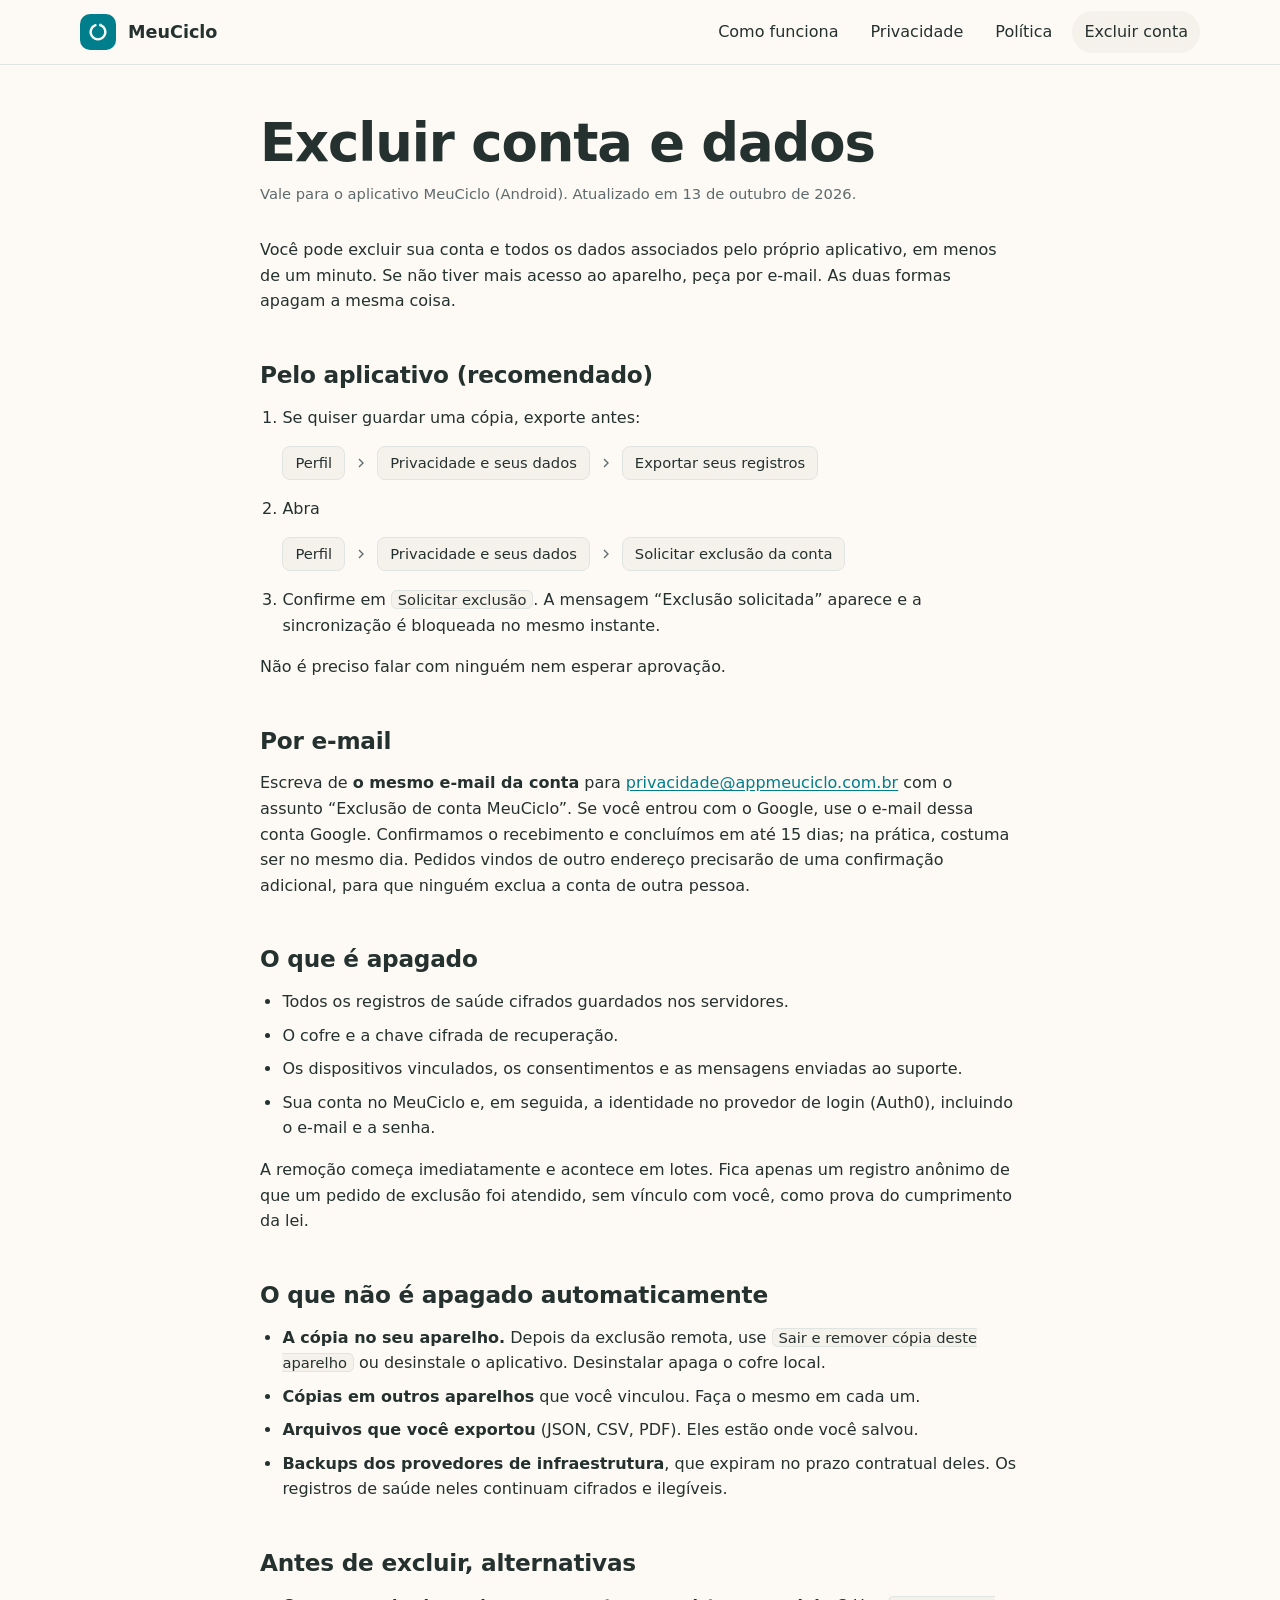
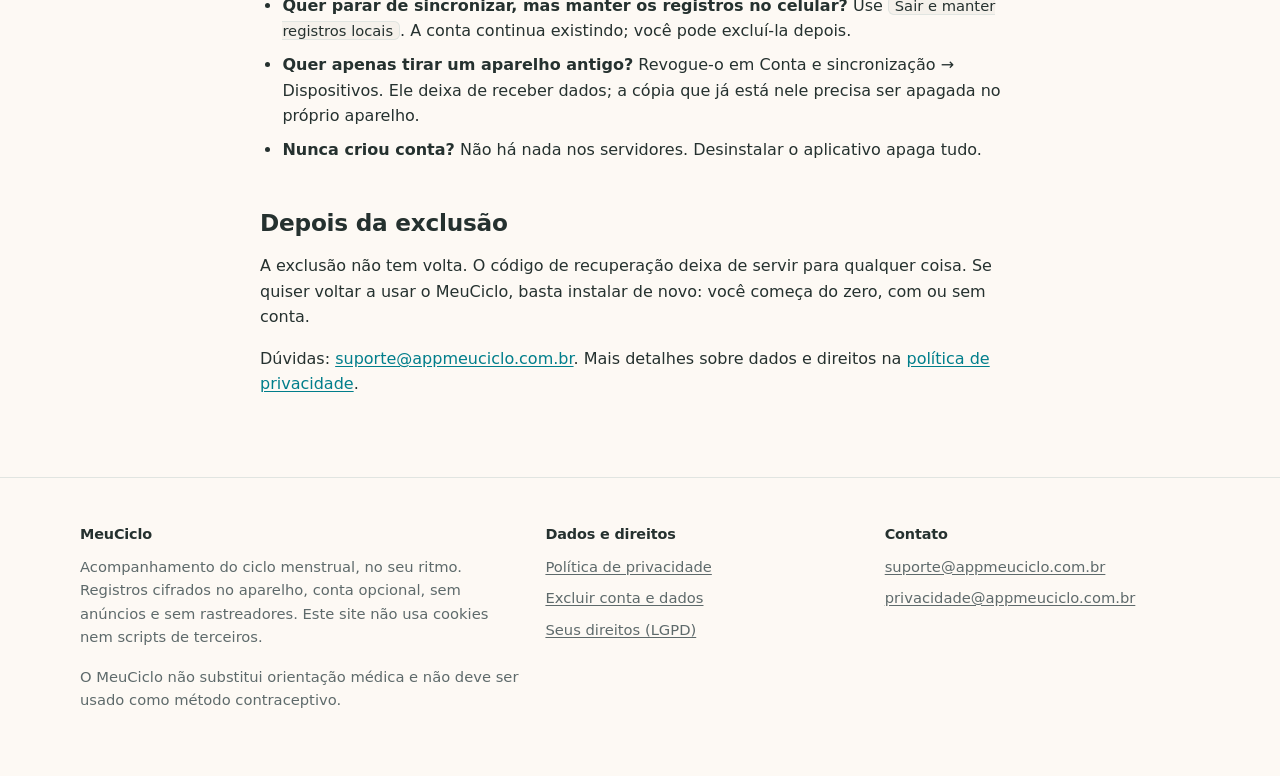
==== excluir-conta.html @ abb81187 "Add privacy policy page for MeuCiclo application" ====
<!doctype html>
<html lang="pt-BR">
<head>
<meta charset="utf-8">
<meta name="viewport" content="width=device-width, initial-scale=1">
<title>Excluir conta e dados — MeuCiclo</title>
<meta name="description" content="Como excluir sua conta e seus dados do MeuCiclo, pelo aplicativo ou por e-mail, e o que acontece depois.">
<link rel="icon" href="/assets/logo.svg" type="image/svg+xml">
<link rel="canonical" href="https://appmeuciclo.com.br/excluir-conta">
<meta name="theme-color" content="#007E8B">
<meta property="og:title" content="Excluir conta e dados — MeuCiclo">
<meta property="og:description" content="Como excluir sua conta e seus dados do MeuCiclo, pelo aplicativo ou por e-mail, e o que acontece depois.">
<meta property="og:type" content="website">
<meta property="og:url" content="https://appmeuciclo.com.br/excluir-conta">
<meta property="og:locale" content="pt_BR">
<link rel="stylesheet" href="/assets/styles.css">
</head>
<body>
<a class="skip" href="#conteudo">Ir para o conteúdo</a>
<header class="top"><div class="wrap">
  <a class="brand" href="/"><svg viewBox="0 0 108 108" aria-hidden="true"><rect width="108" height="108" fill="#007E8B"/><path d="M61.52,33.33 A22,22 0 1 1 46.48,33.33" fill="none" stroke="#F7F9F6" stroke-width="7" stroke-linecap="round"/><circle cx="61.52" cy="33.33" r="4.5" fill="#D6EBE1"/></svg> MeuCiclo</a>
  <nav class="nav" aria-label="Principal">
    <a href="/#como-funciona">Como funciona</a>
    <a href="/#privacidade">Privacidade</a>
    <a href="/privacidade">Política</a>
    <a href="/excluir-conta" aria-current="page">Excluir conta</a>
  </nav>
</div></header>
<main id="conteudo">

<article class="doc"><div class="wrap">
  <h1>Excluir conta e dados</h1>
  <p class="meta">Vale para o aplicativo MeuCiclo (Android). Atualizado em 13 de outubro de 2026.</p>
  <p>Você pode excluir sua conta e todos os dados associados pelo próprio aplicativo, em menos de um minuto. Se não tiver mais acesso ao aparelho, peça por e-mail. As duas formas apagam a mesma coisa.</p>

  <h2>Pelo aplicativo (recomendado)</h2>
  <ol>
    <li>Se quiser guardar uma cópia, exporte antes: <span class="path"><span>Perfil</span><svg viewBox="0 0 24 24" fill="none" stroke="currentColor" stroke-width="2" aria-hidden="true"><path d="M9 6l6 6-6 6"/></svg><span>Privacidade e seus dados</span><svg viewBox="0 0 24 24" fill="none" stroke="currentColor" stroke-width="2" aria-hidden="true"><path d="M9 6l6 6-6 6"/></svg><span>Exportar seus registros</span></span></li>
    <li>Abra <span class="path"><span>Perfil</span><svg viewBox="0 0 24 24" fill="none" stroke="currentColor" stroke-width="2" aria-hidden="true"><path d="M9 6l6 6-6 6"/></svg><span>Privacidade e seus dados</span><svg viewBox="0 0 24 24" fill="none" stroke="currentColor" stroke-width="2" aria-hidden="true"><path d="M9 6l6 6-6 6"/></svg><span>Solicitar exclusão da conta</span></span></li>
    <li>Confirme em <kbd>Solicitar exclusão</kbd>. A mensagem “Exclusão solicitada” aparece e a sincronização é bloqueada no mesmo instante.</li>
  </ol>
  <p>Não é preciso falar com ninguém nem esperar aprovação.</p>

  <h2>Por e-mail</h2>
  <p>Escreva de <strong>o mesmo e-mail da conta</strong> para <a href="mailto:privacidade@appmeuciclo.com.br?subject=Exclus%C3%A3o%20de%20conta%20MeuCiclo">privacidade@appmeuciclo.com.br</a> com o assunto “Exclusão de conta MeuCiclo”. Se você entrou com o Google, use o e-mail dessa conta Google. Confirmamos o recebimento e concluímos em até 15 dias; na prática, costuma ser no mesmo dia. Pedidos vindos de outro endereço precisarão de uma confirmação adicional, para que ninguém exclua a conta de outra pessoa.</p>

  <h2>O que é apagado</h2>
  <ul>
    <li>Todos os registros de saúde cifrados guardados nos servidores.</li>
    <li>O cofre e a chave cifrada de recuperação.</li>
    <li>Os dispositivos vinculados, os consentimentos e as mensagens enviadas ao suporte.</li>
    <li>Sua conta no MeuCiclo e, em seguida, a identidade no provedor de login (Auth0), incluindo o e-mail e a senha.</li>
  </ul>
  <p>A remoção começa imediatamente e acontece em lotes. Fica apenas um registro anônimo de que um pedido de exclusão foi atendido, sem vínculo com você, como prova do cumprimento da lei.</p>

  <h2>O que não é apagado automaticamente</h2>
  <ul>
    <li><strong>A cópia no seu aparelho.</strong> Depois da exclusão remota, use <kbd>Sair e remover cópia deste aparelho</kbd> ou desinstale o aplicativo. Desinstalar apaga o cofre local.</li>
    <li><strong>Cópias em outros aparelhos</strong> que você vinculou. Faça o mesmo em cada um.</li>
    <li><strong>Arquivos que você exportou</strong> (JSON, CSV, PDF). Eles estão onde você salvou.</li>
    <li><strong>Backups dos provedores de infraestrutura</strong>, que expiram no prazo contratual deles. Os registros de saúde neles continuam cifrados e ilegíveis.</li>
  </ul>

  <h2>Antes de excluir, alternativas</h2>
  <ul>
    <li><strong>Quer parar de sincronizar, mas manter os registros no celular?</strong> Use <kbd>Sair e manter registros locais</kbd>. A conta continua existindo; você pode excluí-la depois.</li>
    <li><strong>Quer apenas tirar um aparelho antigo?</strong> Revogue-o em Conta e sincronização → Dispositivos. Ele deixa de receber dados; a cópia que já está nele precisa ser apagada no próprio aparelho.</li>
    <li><strong>Nunca criou conta?</strong> Não há nada nos servidores. Desinstalar o aplicativo apaga tudo.</li>
  </ul>

  <h2>Depois da exclusão</h2>
  <p>A exclusão não tem volta. O código de recuperação deixa de servir para qualquer coisa. Se quiser voltar a usar o MeuCiclo, basta instalar de novo: você começa do zero, com ou sem conta.</p>
  <p>Dúvidas: <a href="mailto:suporte@appmeuciclo.com.br">suporte@appmeuciclo.com.br</a>. Mais detalhes sobre dados e direitos na <a href="/privacidade">política de privacidade</a>.</p>
</div></article>
</main>
<footer><div class="wrap">
  <div>
    <h3>MeuCiclo</h3>
    <p>Acompanhamento do ciclo menstrual, no seu ritmo. Registros cifrados no aparelho, conta opcional, sem anúncios e sem rastreadores. Este site não usa cookies nem scripts de terceiros.</p>
    <p>O MeuCiclo não substitui orientação médica e não deve ser usado como método contraceptivo.</p>
  </div>
  <div>
    <h3>Dados e direitos</h3>
    <ul>
      <li><a href="/privacidade">Política de privacidade</a></li>
      <li><a href="/excluir-conta">Excluir conta e dados</a></li>
      <li><a href="/privacidade#direitos">Seus direitos (LGPD)</a></li>
    </ul>
  </div>
  <div>
    <h3>Contato</h3>
    <ul>
      <li><a href="mailto:suporte@appmeuciclo.com.br">suporte@appmeuciclo.com.br</a></li>
      <li><a href="mailto:privacidade@appmeuciclo.com.br">privacidade@appmeuciclo.com.br</a></li>
    </ul>
  </div>
</div></footer>
</body>
</html>
---- assets/styles.css ----
/* MeuCiclo — site institucional. Tokens espelham android/design/Theme.kt. */
:root {
  --bg: #FDF9F4; --fg: #25312F; --muted: #5E6A6B; --outline: #E1E5E1;
  --surface: #FFFFFF; --surface-low: #FFFDFA; --surface-2: #F5F1EB; --surface-3: #EFEAE3;
  --primary: #007E8B; --on-primary: #FFFFFF; --primary-soft: #D5F0F2; --on-primary-soft: #00494F;
  --flow: #B74454; --flow-soft: #FFE3E5; --on-flow-soft: #7E2434;
  --warm: #A35720; --warm-soft: #FFE9D6; --on-warm-soft: #6F3A12;
  --flow-1: #F3C4CA; --flow-2: #E58A97; --flow-3: #C9566A; --flow-4: #8E2A3C;
  --r-s: 12px; --r-m: 20px; --r-l: 28px;
  --s-1: 4px; --s-2: 8px; --s-3: 12px; --s-4: 16px; --s-6: 24px; --s-8: 32px; --s-12: 48px; --s-16: 64px; --s-24: 96px;
  --font: system-ui, -apple-system, "Segoe UI", Roboto, "Helvetica Neue", Arial, sans-serif;
  color-scheme: light dark;
}
@media (prefers-color-scheme: dark) {
  :root {
    --bg: #121A1B; --fg: #E4ECEB; --muted: #B7C5C4; --outline: #3C4849;
    --surface: #182223; --surface-low: #0C1314; --surface-2: #1F2A2B; --surface-3: #293435;
    --primary: #8CD4DA; --on-primary: #00363C; --primary-soft: #164A50; --on-primary-soft: #BDEDF0;
    --flow: #FFADB5; --flow-soft: #5E2E38; --on-flow-soft: #FFDADF;
    --warm: #F1B786; --warm-soft: #513923; --on-warm-soft: #FFDFC2;
    --flow-1: #5E2E38; --flow-2: #8A3E4C; --flow-3: #C25E70; --flow-4: #FFADB5;
  }
}
*, *::before, *::after { box-sizing: border-box; }
html { scroll-behavior: smooth; }
@media (prefers-reduced-motion: reduce) { html { scroll-behavior: auto; } }
body { margin: 0; background: var(--bg); color: var(--fg); font-family: var(--font); font-size: 1rem; line-height: 1.6; -webkit-font-smoothing: antialiased; }
img, svg { display: block; max-width: 100%; }
a { color: var(--primary); text-underline-offset: 0.15em; }
a:focus-visible, button:focus-visible { outline: 3px solid var(--primary); outline-offset: 3px; border-radius: 4px; }
h1, h2, h3 { line-height: 1.15; letter-spacing: -0.01em; margin: 0 0 var(--s-4); font-weight: 800; }
h1 { font-size: clamp(2.1rem, 5vw, 3.3rem); letter-spacing: -0.02em; }
h2 { font-size: clamp(1.6rem, 3vw, 2.1rem); }
h3 { font-size: 1.2rem; font-weight: 700; }
p { margin: 0 0 var(--s-4); }
.muted { color: var(--muted); }
.wrap { width: min(1120px, 100% - 2rem); margin-inline: auto; }
.skip { position: absolute; left: -999px; top: 0; background: var(--primary); color: var(--on-primary); padding: var(--s-2) var(--s-4); }
.skip:focus { left: var(--s-4); z-index: 10; }

/* Cabeçalho */
.top { position: sticky; top: 0; background: color-mix(in srgb, var(--bg) 88%, transparent); backdrop-filter: blur(10px); border-bottom: 1px solid var(--outline); z-index: 5; }
.top .wrap { display: flex; align-items: center; justify-content: space-between; gap: var(--s-4); min-height: 64px; }
.brand { display: inline-flex; align-items: center; gap: var(--s-3); color: var(--fg); text-decoration: none; font-weight: 800; font-size: 1.1rem; }
.brand svg { width: 36px; height: 36px; border-radius: 10px; }
.nav { display: flex; gap: var(--s-2); flex-wrap: wrap; }
.nav a { color: var(--fg); text-decoration: none; padding: var(--s-2) var(--s-3); border-radius: 999px; font-weight: 500; }
.nav a:hover, .nav a[aria-current="page"] { background: var(--surface-2); }
@media (max-width: 640px) {
  .top .wrap { flex-wrap: wrap; padding-bottom: var(--s-2); }
  .nav { width: 100%; flex-wrap: nowrap; overflow-x: auto; scrollbar-width: none; margin-inline: -1rem; padding-inline: 1rem; }
  .nav::-webkit-scrollbar { display: none; }
  .nav a { white-space: nowrap; }
}

/* Botões e selos */
.btn { display: inline-flex; align-items: center; gap: var(--s-2); padding: 0.8rem 1.4rem; border-radius: 999px; font-weight: 600; text-decoration: none; border: 1px solid transparent; }
.btn-primary { background: var(--primary); color: var(--on-primary); }
.btn-primary:hover { filter: brightness(0.95); }
.btn-ghost { background: transparent; color: var(--fg); border-color: var(--outline); }
.btn-ghost:hover { background: var(--surface-2); }
.pill { display: inline-flex; align-items: center; gap: var(--s-2); background: var(--surface-2); color: var(--muted); border-radius: 999px; padding: var(--s-1) var(--s-3); font-size: 0.85rem; font-weight: 500; }
.pill .dot { width: 8px; height: 8px; border-radius: 50%; background: var(--primary); }

/* Herói */
.hero { padding: var(--s-16) 0 var(--s-12); overflow: hidden; }
.hero .wrap { display: grid; gap: var(--s-12); align-items: center; }
@media (min-width: 900px) { .hero .wrap { grid-template-columns: 1.05fr 1fr; } }
.hero p.lead { font-size: 1.2rem; max-width: 34rem; }
.hero .actions { display: flex; flex-wrap: wrap; gap: var(--s-3); margin-top: var(--s-6); }
.hero .note { font-size: 0.9rem; margin-top: var(--s-4); }

/* Mockups de telas. O celular é um contêiner: tudo dentro escala com a largura dele
   (14px de corpo a 360px de largura, como no Android em 1x). */
/* Unidades cqw só valem para descendentes do contêiner: a moldura usa px. */
.phone { width: min(360px, 100%); aspect-ratio: 9 / 19.2; container-type: inline-size; background: #111a1b; border-radius: 40px; padding: 9px; box-shadow: 0 0 0 1px rgba(255,255,255,.08) inset, 0 30px 60px -30px rgba(20,30,30,.5); }
.screen { background: var(--bg); color: var(--fg); border-radius: 32px; height: 100%; overflow: hidden; display: flex; flex-direction: column; font-size: 3.89cqw; line-height: 1.4; }
.screen .status { display: flex; justify-content: space-between; align-items: center; padding: 1em 1.3em .2em; font-size: .85em; font-weight: 600; color: var(--muted); }
.screen .status span:last-child { font-size: .7em; letter-spacing: -.1em; }
.screen .body { padding: .6em 1.15em 1em; display: flex; flex-direction: column; gap: .8em; flex: 1; }
.screen .title { font-size: 1.5em; font-weight: 800; letter-spacing: -.02em; margin: .2em 0 0; }
.screen h4 { margin: 0 0 .15em; font-size: 1.05em; font-weight: 700; }
.screen .chip { align-self: flex-start; display: inline-flex; gap: .4em; align-items: center; background: var(--surface-2); color: var(--muted); border-radius: 999px; padding: .35em .8em; font-size: .85em; font-weight: 500; }
.screen .chip svg { width: 1em; height: 1em; }
.screen .ring { width: 64%; height: auto; align-self: center; }
.screen .legend { display: flex; gap: .9em; font-size: .78em; color: var(--muted); justify-content: center; white-space: nowrap; }
.screen .legend span::before { content: ""; display: inline-block; width: .7em; height: .7em; border-radius: 50%; background: var(--c); margin-right: .35em; }
.screen .cta { background: var(--primary); color: var(--on-primary); border-radius: 999px; text-align: center; padding: .75em; font-weight: 600; font-size: 1em; }
.screen .row { display: flex; justify-content: space-between; align-items: baseline; font-size: .85em; gap: .5em; }
.screen .row b { font-size: 1.05em; }
.screen .dots { display: flex; gap: .45em; overflow: hidden; }
.screen .dots i { flex: 0 0 2em; height: 2em; border-radius: 50%; display: grid; place-items: center; font-style: normal; font-size: .85em; font-weight: 600; background: var(--surface-2); color: var(--muted); }
.screen .dots i.f { background: var(--flow-2); color: #fff; }
.screen .dots i.t { outline: .15em solid var(--primary); color: var(--primary); background: var(--primary-soft); }
.screen .dots i.o { background: var(--primary-soft); color: var(--on-primary-soft); }
.screen .tabs { margin-top: auto; display: grid; grid-template-columns: repeat(5, 1fr); align-items: center; border-top: 1px solid var(--outline); padding: .6em .4em .9em; font-size: .72em; color: var(--muted); text-align: center; }
.screen .tabs .on { color: var(--primary); font-weight: 600; }
.screen .tabs .fab { width: 2.8em; height: 2.8em; border-radius: 50%; background: var(--primary); color: var(--on-primary); display: grid; place-items: center; margin: -1.6em auto 0; font-size: 1.1em; font-weight: 400; box-shadow: 0 .4em 1em -.4em rgba(0,0,0,.4); }
.screen .card { background: var(--surface-2); border-radius: .9em; padding: .85em .95em; }
.screen .card.warm { background: var(--warm-soft); color: var(--on-warm-soft); }
.screen .cal { display: grid; grid-template-columns: repeat(7, 1fr); gap: .25em; text-align: center; font-size: .85em; }
.screen .cal .h { color: var(--muted); font-size: .75em; padding-bottom: .3em; }
.screen .cal i { font-style: normal; aspect-ratio: 1; display: grid; place-items: center; border-radius: 50%; }
.screen .cal .f1 { background: var(--flow-1); } .screen .cal .f2 { background: var(--flow-2); color: #fff; } .screen .cal .f3 { background: var(--flow-3); color: #fff; } .screen .cal .f4 { background: var(--flow-4); color: #fff; }
.screen .cal .o { box-shadow: 0 0 0 .13em var(--primary) inset; }
.screen .cal .today { font-weight: 700; color: var(--primary); }
.screen .cal .p { color: var(--muted); border: 1px dashed var(--outline); }
.screen .label { color: var(--muted); font-size: .8em; }
.screen .choices { display: flex; flex-wrap: wrap; gap: .4em; }
.screen .choices span { background: var(--surface-2); border-radius: 999px; padding: .35em .8em; font-size: .85em; font-weight: 500; }
.screen .choices .sel { background: var(--primary); color: var(--on-primary); }
.screen .choices .fl { background: var(--flow-soft); color: var(--on-flow-soft); }
.screen .choices .mood { background: var(--warm-soft); color: var(--on-warm-soft); }
.screen .field { border: 1px solid var(--outline); border-radius: .8em; padding: .8em .9em; color: var(--muted); font-size: .9em; min-height: 4em; }
.screen .bars { display: flex; align-items: flex-end; gap: .5em; height: 5.5em; padding-top: 1em; }
.screen .bars i { flex: 1; background: var(--primary-soft); border-radius: .3em .3em .15em .15em; position: relative; }
.screen .bars i.hi { background: var(--primary); }
.screen .bars i::after { content: attr(data-v); position: absolute; top: -1.3em; left: 0; right: 0; text-align: center; font-size: .72em; font-style: normal; color: var(--muted); }
.screen .stat { display: grid; grid-template-columns: 1fr 1fr; gap: .6em; }
.screen .stat .card b { display: block; font-size: 1.7em; letter-spacing: -.02em; }
.screen .stat .card small { font-size: .78em; color: var(--muted); }
.screen .toggle { display: flex; justify-content: space-between; align-items: center; padding: .6em 0; border-bottom: 1px solid var(--outline); font-size: .9em; gap: .5em; }
.screen .toggle i { width: 2.4em; height: 1.35em; border-radius: 999px; background: var(--primary); position: relative; flex: none; }
.screen .toggle i::after { content: ""; position: absolute; right: .2em; top: .2em; width: .95em; height: .95em; border-radius: 50%; background: var(--on-primary); }
.screen .toggle i.off { background: var(--outline); } .screen .toggle i.off::after { right: auto; left: .2em; background: var(--surface); }
.screen .link { color: var(--primary); font-weight: 600; }
.screen .push { margin-top: auto; }
.caption { text-align: center; font-size: 0.9rem; color: var(--muted); margin-top: var(--s-3); }
figure { margin: 0; }

/* Seções */
section { padding: var(--s-16) 0; }
section.alt { background: var(--surface-low); border-block: 1px solid var(--outline); }
.eyebrow { color: var(--primary); font-weight: 700; letter-spacing: 0.08em; text-transform: uppercase; font-size: 0.78rem; margin-bottom: var(--s-2); }
.intro { max-width: 40rem; margin-bottom: var(--s-8); }
.steps { display: grid; gap: var(--s-6); counter-reset: step; }
@media (min-width: 760px) { .steps { grid-template-columns: repeat(3, 1fr); } }
.step { padding-top: var(--s-4); border-top: 2px solid var(--outline); }
.step::before { counter-increment: step; content: counter(step, decimal-leading-zero); display: block; color: var(--primary); font-weight: 800; font-size: 0.9rem; margin-bottom: var(--s-3); }
.grid { display: grid; gap: var(--s-4); }
@media (min-width: 640px) { .grid.two { grid-template-columns: 1fr 1fr; } }
@media (min-width: 900px) { .grid.three { grid-template-columns: repeat(3, 1fr); } }
.card { background: var(--surface); border: 1px solid var(--outline); border-radius: var(--r-m); padding: var(--s-6); }
.card h3 { display: flex; align-items: center; gap: var(--s-3); }
.card .ic { width: 36px; height: 36px; border-radius: 10px; display: grid; place-items: center; flex: none; }
.ic.p { background: var(--primary-soft); color: var(--on-primary-soft); } .ic.f { background: var(--flow-soft); color: var(--on-flow-soft); } .ic.w { background: var(--warm-soft); color: var(--on-warm-soft); }
.ic svg { width: 20px; height: 20px; }
.card p:last-child { margin-bottom: 0; }
.split { display: grid; gap: var(--s-8); align-items: center; }
@media (min-width: 900px) { .split { grid-template-columns: 1fr 1fr; } }
.checks { list-style: none; padding: 0; margin: 0; display: grid; gap: var(--s-3); }
.checks li { display: grid; grid-template-columns: 24px 1fr; gap: var(--s-3); align-items: start; }
.checks svg { width: 24px; height: 24px; color: var(--primary); }
.callout { border-left: 4px solid var(--warm); background: var(--warm-soft); color: var(--on-warm-soft); padding: var(--s-4) var(--s-6); border-radius: 0 var(--r-s) var(--r-s) 0; }
.callout p:last-child { margin: 0; }
.cta-band { background: var(--primary); color: var(--on-primary); border-radius: var(--r-l); padding: var(--s-12) var(--s-6); text-align: center; }
.cta-band h2 { color: inherit; }
.cta-band .btn-primary { background: var(--on-primary); color: var(--primary); }
.cta-band p { max-width: 36rem; margin-inline: auto; }

/* Rodapé */
footer { padding: var(--s-12) 0; border-top: 1px solid var(--outline); font-size: 0.92rem; color: var(--muted); }
footer .wrap { display: grid; gap: var(--s-6); }
@media (min-width: 760px) { footer .wrap { grid-template-columns: 1.4fr 1fr 1fr; } }
footer h3 { font-size: 0.9rem; color: var(--fg); margin-bottom: var(--s-3); }
footer ul { list-style: none; padding: 0; margin: 0; display: grid; gap: var(--s-2); }
footer a { color: inherit; }

/* Páginas de texto */
.doc { padding: var(--s-12) 0 var(--s-16); }
.doc .wrap { width: min(760px, 100% - 2rem); }
.doc h1 { margin-bottom: var(--s-2); }
.doc .meta { color: var(--muted); font-size: 0.92rem; margin-bottom: var(--s-8); }
.doc h2 { font-size: 1.45rem; margin-top: var(--s-12); }
.doc h3 { margin-top: var(--s-8); }
.doc ul, .doc ol { padding-left: 1.4rem; }
.doc li { margin-bottom: var(--s-2); }
.table-wrap { overflow-x: auto; margin: var(--s-4) 0 var(--s-6); }
.table-wrap table { margin: 0; min-width: 560px; }
.doc table { width: 100%; border-collapse: collapse; font-size: 0.95rem; margin: var(--s-4) 0 var(--s-6); }
.doc th, .doc td { text-align: left; vertical-align: top; padding: var(--s-3); border-bottom: 1px solid var(--outline); }
.doc th { color: var(--muted); font-weight: 600; font-size: 0.85rem; }
.toc { background: var(--surface-2); border-radius: var(--r-m); padding: var(--s-4) var(--s-6); margin-bottom: var(--s-8); }
.toc ol { margin: 0; columns: 2; column-gap: var(--s-6); }
@media (max-width: 560px) { .toc ol { columns: 1; } }
.toc a { text-decoration: none; }
.draft { background: var(--warm-soft); color: var(--on-warm-soft); border-radius: var(--r-s); padding: var(--s-3) var(--s-4); font-size: 0.92rem; margin-bottom: var(--s-6); }
.path { display: flex; flex-wrap: wrap; gap: var(--s-2); align-items: center; margin: var(--s-4) 0; }
.path span { background: var(--surface-2); border: 1px solid var(--outline); border-radius: 8px; padding: var(--s-1) var(--s-3); font-weight: 500; font-size: 0.92rem; }
.path svg { width: 16px; height: 16px; color: var(--muted); }
kbd { font-family: inherit; background: var(--surface-2); border: 1px solid var(--outline); border-radius: 6px; padding: 0 0.4em; font-size: 0.92em; }

/* Cabeçalho: CTA */
.btn-sm { padding: 0.55rem 1rem; font-size: 0.92rem; }
.head-cta { flex: none; }
@media (max-width: 640px) { .head-cta { display: none; } }

/* Pilares */
.pillars { display: grid; gap: var(--s-4); }
@media (min-width: 900px) { .pillars { grid-template-columns: repeat(3, 1fr); } }
.pillar { display: flex; flex-direction: column; gap: var(--s-3); padding: var(--s-6); background: var(--surface); border: 1px solid var(--outline); border-radius: var(--r-m); color: inherit; text-decoration: none; transition: border-color .15s, transform .15s; }
.pillar:hover { border-color: var(--primary); transform: translateY(-2px); }
.pillar .ic { width: 44px; height: 44px; border-radius: 12px; display: grid; place-items: center; }
.pillar .ic svg { width: 22px; height: 22px; }
.pillar h3 { margin: 0; }
.pillar p { margin: 0; color: var(--muted); }
.pillar .more { color: var(--primary); font-weight: 600; margin-top: auto; }
.pillar .more::after { content: " →"; }

/* Nunca */
.never { background: var(--surface); border: 1px solid var(--outline); border-radius: var(--r-m); padding: var(--s-6); }
.never h3 { margin-bottom: var(--s-4); }
.never ul { list-style: none; padding: 0; margin: 0; display: grid; gap: var(--s-3); }
.never li { display: grid; grid-template-columns: 24px 1fr; gap: var(--s-3); align-items: start; }
.never svg { width: 22px; height: 22px; color: var(--flow); padding: 2px; }

/* Nuvem de chips */
.cloud { list-style: none; padding: 0; margin: 0; display: flex; flex-wrap: wrap; gap: var(--s-2); }
.cloud li { background: var(--surface-2); border-radius: 999px; padding: var(--s-2) var(--s-4); font-weight: 500; }
.cloud .f { background: var(--flow-soft); color: var(--on-flow-soft); } .cloud .w { background: var(--warm-soft); color: var(--on-warm-soft); } .cloud .p { background: var(--primary-soft); color: var(--on-primary-soft); }

/* FAQ */
.wrap.narrow { width: min(760px, 100% - 2rem); }
.faq { display: grid; gap: var(--s-2); }
.faq details { background: var(--surface); border: 1px solid var(--outline); border-radius: var(--r-s); padding: 0 var(--s-6); }
.faq summary { cursor: pointer; padding: var(--s-4) 0; font-weight: 600; list-style: none; display: flex; justify-content: space-between; gap: var(--s-4); align-items: center; }
.faq summary::-webkit-details-marker { display: none; }
.faq summary::after { content: "+"; color: var(--primary); font-size: 1.4rem; font-weight: 400; line-height: 1; flex: none; }
.faq details[open] summary::after { content: "–"; }
.faq details p { margin: 0 0 var(--s-4); color: var(--muted); }

/* Rodapé: frase de marca */
footer .tagline { display: block; margin-bottom: var(--s-8); }
.brand-line { font-size: clamp(1.4rem, 3vw, 2rem); font-weight: 800; letter-spacing: -0.01em; color: var(--fg); margin: 0; }

/* Herói: celular livre, cartões ao lado, anel atrás */
.hero .wrap { grid-template-columns: 1fr; }
@media (min-width: 900px) { .hero .wrap { grid-template-columns: 1fr 1fr; } }
.proof { list-style: none; padding: 0; margin: 0 0 var(--s-6); display: flex; flex-wrap: wrap; gap: var(--s-2) var(--s-4); color: var(--muted); font-size: 0.95rem; }
.proof li { display: inline-flex; align-items: baseline; gap: 0.35em; }
.proof b { color: var(--primary); font-size: 1.4rem; font-weight: 800; letter-spacing: -0.02em; }
.hero-art { position: relative; display: grid; place-items: center; padding: var(--s-8) 0; }
.hero-art .phone { position: relative; z-index: 1; width: min(300px, 72%); }
.hero-art .halo { position: absolute; width: 118%; max-width: none; aspect-ratio: 1; left: 50%; top: 50%; transform: translate(-50%, -50%); border-radius: 50%; border: 2.2rem solid var(--primary-soft); opacity: .9; }
.frag { background: var(--surface); border: 1px solid var(--outline); border-radius: 14px; padding: var(--s-3) var(--s-4); box-shadow: 0 18px 40px -24px rgba(20,30,30,.45); display: grid; gap: 2px; min-width: 140px; }
.frag .k { font-size: 0.7rem; color: var(--muted); font-weight: 700; letter-spacing: 0.06em; text-transform: uppercase; }
.frag b { font-size: 1.2rem; letter-spacing: -0.01em; }
.frag small { color: var(--muted); font-size: 0.8rem; }
.frag .chips { display: flex; gap: var(--s-1); flex-wrap: wrap; margin-top: var(--s-1); }
.frag .chips span { background: var(--warm-soft); color: var(--on-warm-soft); border-radius: 999px; padding: 2px 9px; font-size: 0.78rem; font-weight: 500; }
.frag .chips .on { background: var(--warm); color: #fff; }
.hero-art .frag { position: absolute; z-index: 2; }
.hero-art .f1 { left: -6%; top: 6%; }
.hero-art .f2 { right: -6%; top: 36%; max-width: 160px; }
.hero-art .f3 { left: -6%; bottom: 24%; }
.hero-art .f4 { right: -4%; bottom: 7%; grid-template-columns: 20px 1fr; align-items: center; gap: var(--s-2); font-size: 0.85rem; font-weight: 600; color: var(--on-primary-soft); background: var(--primary-soft); border-color: transparent; box-shadow: none; }
.hero-art .f4 svg { width: 20px; height: 20px; }
@media (max-width: 1100px) and (min-width: 900px) { .hero-art .phone { width: min(300px, 70%); } .hero-art .f2 { max-width: 150px; } }
@media (max-width: 899px) { .hero-art { padding-top: var(--s-6); } .hero-art .phone { width: min(320px, 100%); } .hero-art .frag { position: static; } .hero-art .f1, .hero-art .f2, .hero-art .f3 { display: none; } .hero-art { display: flex; flex-direction: column; align-items: center; gap: var(--s-4); } .hero-art .halo { width: 90%; border-width: 1.6rem; } }

/* Linhas alternadas: painel colorido ancora o celular */
.zig { display: grid; gap: var(--s-8); align-items: center; padding: var(--s-8) 0; }
@media (min-width: 760px) { .zig { grid-template-columns: 5fr 6fr; gap: var(--s-12); } .zig.flip .zig-text { order: 2; } }
.zig-text .n { display: block; color: var(--primary); font-weight: 800; font-size: 0.9rem; letter-spacing: 0.06em; margin-bottom: var(--s-3); }
.zig h3 { font-size: clamp(1.5rem, 2.4vw, 1.9rem); font-weight: 800; letter-spacing: -0.015em; }
.zig p { color: var(--muted); font-size: 1.08rem; max-width: 30rem; }
.zig-art { position: relative; border-radius: var(--r-l); background: var(--tone, var(--surface-2)); height: clamp(380px, 52vw, 540px); overflow: hidden; display: flex; justify-content: flex-end; align-items: flex-start; padding: var(--s-8) 8% 0; }
.zig.flip .zig-art { justify-content: flex-start; }
.zig-art .phone { width: min(320px, 68%); flex: none; }
.zig-art .frag { position: absolute; z-index: 2; left: var(--s-6); bottom: var(--s-6); }
.zig.flip .zig-art .frag { left: auto; right: var(--s-6); }
.zig-art.t-flow { --tone: var(--flow-soft); } .zig-art.t-warm { --tone: var(--warm-soft); } .zig-art.t-teal { --tone: var(--primary-soft); }
@media (max-width: 480px) { .zig-art, .zig.flip .zig-art { height: 360px; padding: var(--s-6) 0 0; justify-content: center; } .zig-art .phone { width: 78%; } .zig-art .frag { display: none; } }
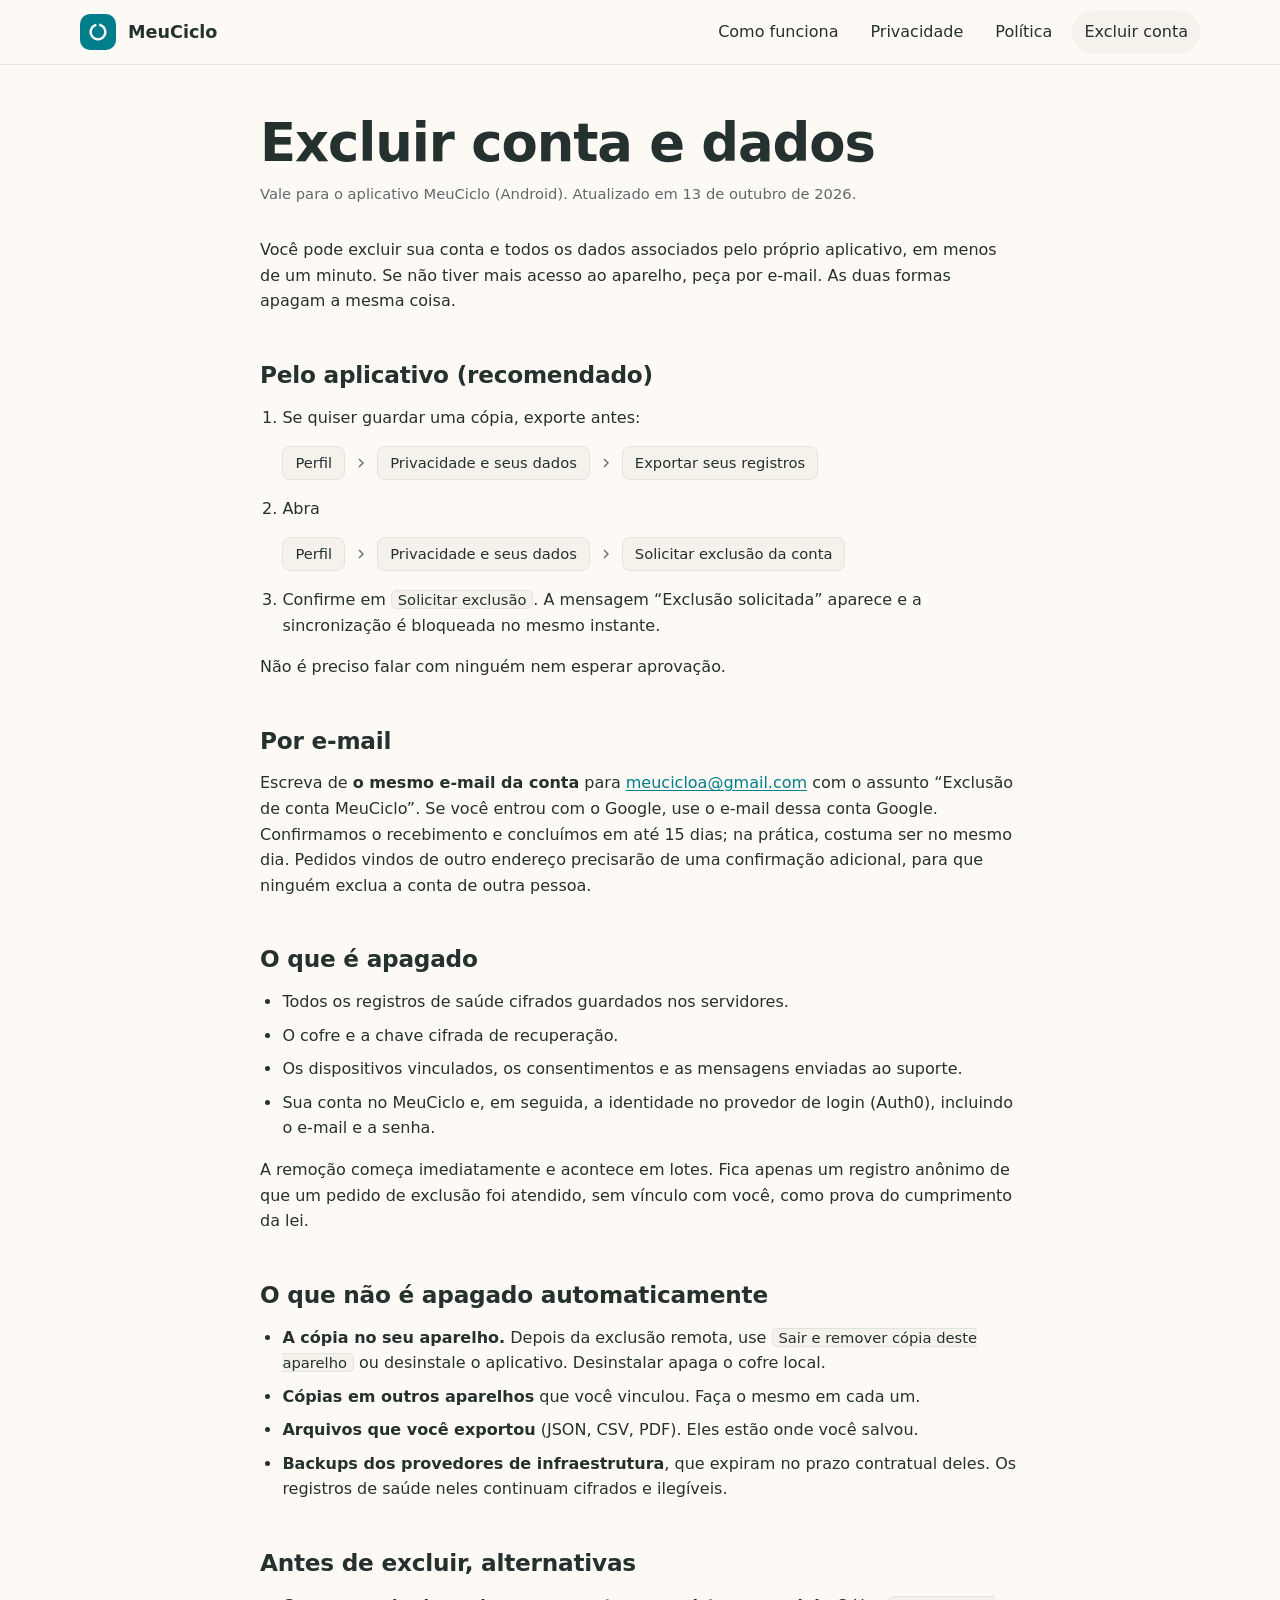
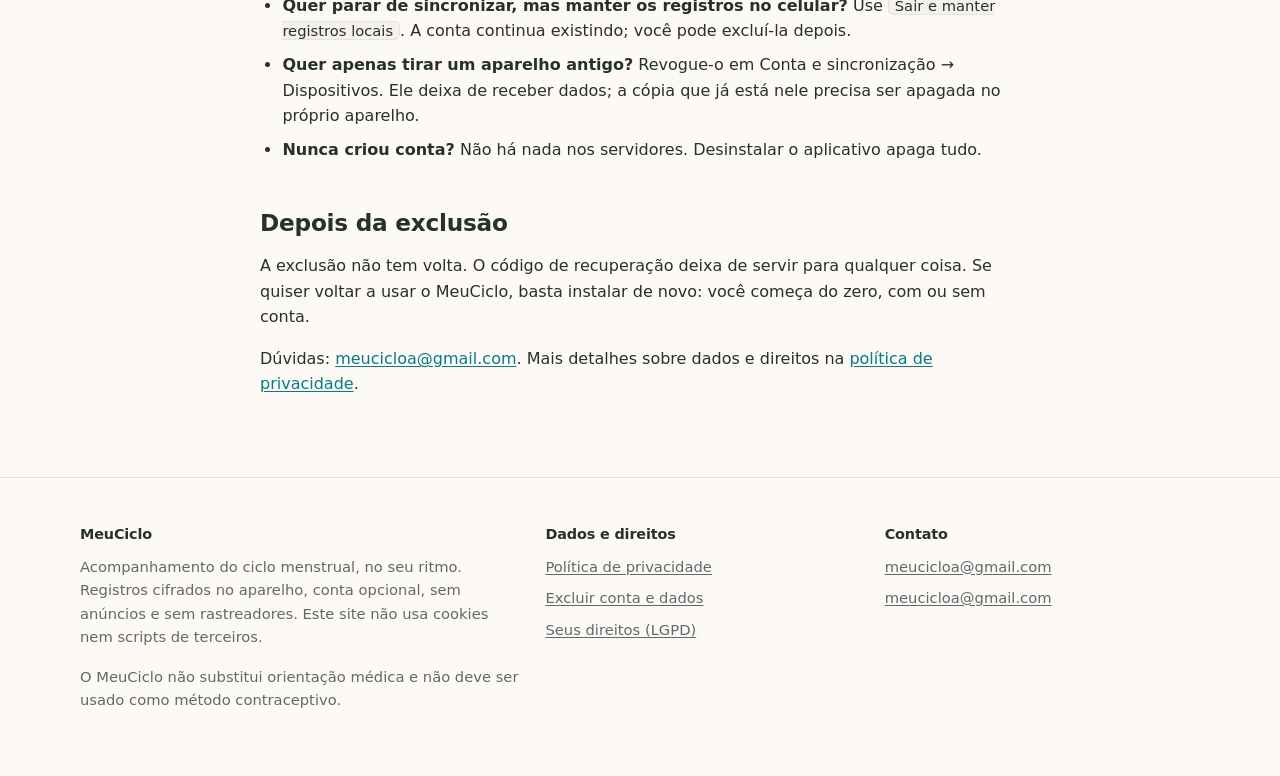
==== commit 07ed2e8a: "site: caixa única meucicloa@gmail.com para suporte e privacidade Co-Authored-By: Claude Fable 5 <nor" ====
--- a/excluir-conta.html
+++ b/excluir-conta.html
@@ -5,7 +5,7 @@
 <meta name="viewport" content="width=device-width, initial-scale=1">
 <title>Excluir conta e dados — MeuCiclo</title>
 <meta name="description" content="Como excluir sua conta e seus dados do MeuCiclo, pelo aplicativo ou por e-mail, e o que acontece depois.">
-<link rel="icon" href="/assets/logo.svg" type="image/svg+xml">
+<link rel="icon" href="assets/logo.svg" type="image/svg+xml">
 <link rel="canonical" href="https://appmeuciclo.com.br/excluir-conta">
 <meta name="theme-color" content="#007E8B">
 <meta property="og:title" content="Excluir conta e dados — MeuCiclo">
@@ -13,17 +13,17 @@
 <meta property="og:type" content="website">
 <meta property="og:url" content="https://appmeuciclo.com.br/excluir-conta">
 <meta property="og:locale" content="pt_BR">
-<link rel="stylesheet" href="/assets/styles.css">
+<link rel="stylesheet" href="assets/styles.css">
 </head>
 <body>
 <a class="skip" href="#conteudo">Ir para o conteúdo</a>
 <header class="top"><div class="wrap">
-  <a class="brand" href="/"><svg viewBox="0 0 108 108" aria-hidden="true"><rect width="108" height="108" fill="#007E8B"/><path d="M61.52,33.33 A22,22 0 1 1 46.48,33.33" fill="none" stroke="#F7F9F6" stroke-width="7" stroke-linecap="round"/><circle cx="61.52" cy="33.33" r="4.5" fill="#D6EBE1"/></svg> MeuCiclo</a>
+  <a class="brand" href="index.html"><svg viewBox="0 0 108 108" aria-hidden="true"><rect width="108" height="108" fill="#007E8B"/><path d="M61.52,33.33 A22,22 0 1 1 46.48,33.33" fill="none" stroke="#F7F9F6" stroke-width="7" stroke-linecap="round"/><circle cx="61.52" cy="33.33" r="4.5" fill="#D6EBE1"/></svg> MeuCiclo</a>
   <nav class="nav" aria-label="Principal">
-    <a href="/#como-funciona">Como funciona</a>
-    <a href="/#privacidade">Privacidade</a>
-    <a href="/privacidade">Política</a>
-    <a href="/excluir-conta" aria-current="page">Excluir conta</a>
+    <a href="index.html#como-funciona">Como funciona</a>
+    <a href="index.html#privacidade">Privacidade</a>
+    <a href="privacidade.html">Política</a>
+    <a href="excluir-conta.html" aria-current="page">Excluir conta</a>
   </nav>
 </div></header>
 <main id="conteudo">
@@ -42,7 +42,7 @@
   <p>Não é preciso falar com ninguém nem esperar aprovação.</p>
 
   <h2>Por e-mail</h2>
-  <p>Escreva de <strong>o mesmo e-mail da conta</strong> para <a href="mailto:privacidade@appmeuciclo.com.br?subject=Exclus%C3%A3o%20de%20conta%20MeuCiclo">privacidade@appmeuciclo.com.br</a> com o assunto “Exclusão de conta MeuCiclo”. Se você entrou com o Google, use o e-mail dessa conta Google. Confirmamos o recebimento e concluímos em até 15 dias; na prática, costuma ser no mesmo dia. Pedidos vindos de outro endereço precisarão de uma confirmação adicional, para que ninguém exclua a conta de outra pessoa.</p>
+  <p>Escreva de <strong>o mesmo e-mail da conta</strong> para <a href="mailto:meucicloa@gmail.com?subject=Exclus%C3%A3o%20de%20conta%20MeuCiclo">meucicloa@gmail.com</a> com o assunto “Exclusão de conta MeuCiclo”. Se você entrou com o Google, use o e-mail dessa conta Google. Confirmamos o recebimento e concluímos em até 15 dias; na prática, costuma ser no mesmo dia. Pedidos vindos de outro endereço precisarão de uma confirmação adicional, para que ninguém exclua a conta de outra pessoa.</p>
 
   <h2>O que é apagado</h2>
   <ul>
@@ -70,7 +70,7 @@
 
   <h2>Depois da exclusão</h2>
   <p>A exclusão não tem volta. O código de recuperação deixa de servir para qualquer coisa. Se quiser voltar a usar o MeuCiclo, basta instalar de novo: você começa do zero, com ou sem conta.</p>
-  <p>Dúvidas: <a href="mailto:suporte@appmeuciclo.com.br">suporte@appmeuciclo.com.br</a>. Mais detalhes sobre dados e direitos na <a href="/privacidade">política de privacidade</a>.</p>
+  <p>Dúvidas: <a href="mailto:meucicloa@gmail.com">meucicloa@gmail.com</a>. Mais detalhes sobre dados e direitos na <a href="privacidade.html">política de privacidade</a>.</p>
 </div></article>
 </main>
 <footer><div class="wrap">
@@ -82,16 +82,16 @@
   <div>
     <h3>Dados e direitos</h3>
     <ul>
-      <li><a href="/privacidade">Política de privacidade</a></li>
-      <li><a href="/excluir-conta">Excluir conta e dados</a></li>
-      <li><a href="/privacidade#direitos">Seus direitos (LGPD)</a></li>
+      <li><a href="privacidade.html">Política de privacidade</a></li>
+      <li><a href="excluir-conta.html">Excluir conta e dados</a></li>
+      <li><a href="privacidade.html#direitos">Seus direitos (LGPD)</a></li>
     </ul>
   </div>
   <div>
     <h3>Contato</h3>
     <ul>
-      <li><a href="mailto:suporte@appmeuciclo.com.br">suporte@appmeuciclo.com.br</a></li>
-      <li><a href="mailto:privacidade@appmeuciclo.com.br">privacidade@appmeuciclo.com.br</a></li>
+      <li><a href="mailto:meucicloa@gmail.com">meucicloa@gmail.com</a></li>
+      <li><a href="mailto:meucicloa@gmail.com">meucicloa@gmail.com</a></li>
     </ul>
   </div>
 </div></footer>
